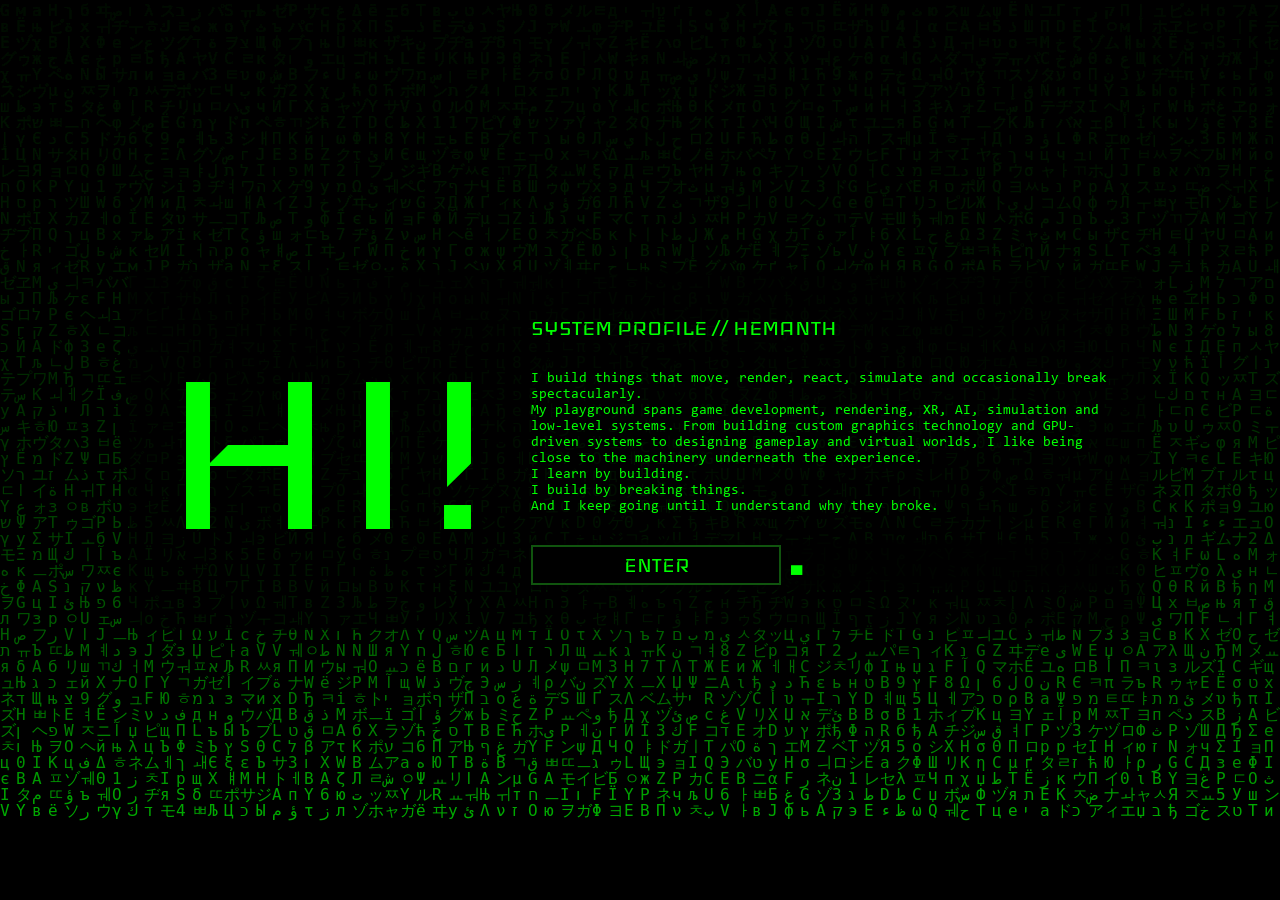
==== index.html @ e461c627 "The first Commit" ====
<html lang="en">
<head>
    <meta charset="utf-8">
    <meta http-equiv="X-UA-Compatible" content="IE=edge">
    <meta name="viewport" content="width=device-width" , initial-scale="1.0">
    <link rel="stylesheet" href="./styles.css">
    <title>Galactic Geeks | Hemanth</title>
    <!-- Browser Tab Icon (Favicon) -->
    <link rel="icon" type="image/x-icon" href="./SiteAssets/40FF00.png">
    <link rel="apple-touch-icon" href="./SiteAssets/40FF00.png">
    <!-- Primary Meta Tags -->
    <meta name="title" content="Galactic Geeks | Hemanth">
    <meta name="description" content="System Profile // Game Dev, Rendering, XR & Low-Level Systems.">

    <!-- Open Graph / WhatsApp / Facebook / LinkedIn -->
    <meta property="og:type" content="website">
    <meta property="og:url" content="https://hemanth2410.github.io/PortfolioWebsite/">
    <meta property="og:title" content="Galactic Geeks | Hemanth">
    <meta property="og:description" content="System Profile // Game Dev, Rendering, XR & Low-Level Systems.">
    <!-- MUST be an absolute URL for WhatsApp to read it properly -->
    <meta property="og:image" content="https://hemanth2410.github.io/PortfolioWebsite/SiteAssets/LOGO.png">
    <meta property="og:image:type" content="image/png">
    <meta property="og:image:width" content="512">
    <meta property="og:image:height" content="512">

    <!-- Twitter Preview Cards -->
    <meta name="twitter:card" content="summary_large_image">
    <meta name="twitter:url" content="https://hemanth2410.github.io/PortfolioWebsite/">
    <meta name="twitter:title" content="Galactic Geeks | Hemanth">
    <meta name="twitter:description" content="System Profile // Game Dev, Rendering, XR & Low-Level Systems.">
    <meta name="twitter:image" content="https://hemanth2410.github.io/PortfolioWebsite/SiteAssets/LOGO.png">
</head>
<body>
    <div class="canvas-container">
        <canvas id="Matrix"></canvas>
        <script src="./index.js"></script>
    </div>

    <div class="overlay-text">
        <div class="containerFlex">
            <div>
                <p class="GreetingMessage blink-smooth">HI!</p>
            </div>
            <div class="VerticalContainer">
                <div class="Heading2">SYSTEM PROFILE // HEMANTH</div>
                <div class="Code-text textAnim">
                    I build things that move, render, react, simulate and occasionally break spectacularly.<br />

                    My playground spans game development, rendering, XR, AI, simulation and low-level systems. From building custom graphics technology and GPU-driven systems to designing gameplay and virtual worlds, I like being close to the machinery underneath the experience.
                    <br />
                    I learn by building.
                    <br />
                    I build by breaking things.
                    <br />
                    And I keep going until I understand why they broke.
                </div>
                <div class="ButtonWrapper containerFlex">
                    <button class="IntroButtonStyle" id="EnableBtn">
                        <span class="ButtonText">ENTER</span>
                    </button>
                    <div>
                        <span class="HiddenText textAnim" id="text"></span><span class="cursor blink-rapid" style="color:#00FF00">▄</span>
                    </div>
                </div>
                <script>
                    // --- ENTER BUTTON LOGIC ---
                    const enableBtn = document.getElementById('EnableBtn');
                    const enterTextElement = document.getElementById('text');
                    const enterPhrase = "Booting...";
                    let enterIndex = 0;

                    enableBtn.addEventListener('click', function() {
                    enterTextElement.style.display = 'inline';
                    typeEnter();
                    }, { once: true });

                    function typeEnter() {
                    if (enterIndex < enterPhrase.length) {
                    enterTextElement.textContent += enterPhrase.charAt(enterIndex);
                    enterIndex++;
                    setTimeout(typeEnter, 180);
                    } else {
                    setTimeout(() => {
                        window.location.href = 'site.html';
                    });
                    }
                    }
                </script>
            </div>
        </div>
    </div>

</body>
</html>
---- styles.css ----
﻿html {
    background: black;
    height: 100%;
    overflow-y: auto;
    scroll-behavior: smooth;
}
body {
    margin: 0;
    padding: 0;
    height: 100%;
}
.canvas-container {
    height: 100%;
    width: 100%;
    position: absolute;
    top: 0;
    left: 0;
    z-index: -1;
}
#Matrix {
    position: absolute;
    top: 0;
    left: 0;
    z-index: -1;
}
.overlay-text {
    position: absolute;
    top: 0;
    left: 0;
    height: 100%;
    width: 100%;
    display: flex;
    justify-content: center;
    align-items: center;
    z-index: 1;
    pointer-events: none; /* Let clicks/hovers pass through empty layout spaces */
}
.containerHi {
    display: flex;
    justify-content: center;
    align-items: center;
    height: 100%;
    width: 100%;

}
    .containerHi div {
        height: 400px;
        width: 600px;
    }
@font-face {
    font-family: 'Iceland';
    src: url('./SiteAssets/Fonts/Iceland-Regular.ttf') format('truetype');
    font-weight: 400;
    font-style: normal;
    font-display: swap;
}
@font-face {
    font-family: 'Consolas';
    src: url('./SiteAssets/Fonts/Consolas-Regular.ttf') format('truetype');
    font-weight: 400;
    font-style: normal;
    font-display: swap;
}
p {
    font-family: 'Iceland';
}




.GreetingMessage {
    font-family: 'Iceland';
    font-size: 300px;
    color: #00FF00;
    display: flex;
    align-items: center; /* vertical center */
    justify-content: center; /* right align */
    line-height: 1;
    width: 100%;
    height: 100%;
    margin: 0;
    padding: 0;
    z-index: 10;
    user-select: none; /* Prevents unwanted blue highlight selection */
}
    .GreetingMessage:hover {
        color: #ff3c3c;
    }
.ParagraphBody {
    font-family: 'Iceland';
    font-size: 14px;
    color: #00FF00;
    display: flex;
    align-items: flex-start;
    justify-content: flex-start;
    width: 100%;
    height: auto;
    margin: 0;
    padding: 0;

}

.paragraphText {
    font-family: 'Iceland';
    font-size: 14px;
    color: #00FF00;
    display: flex;
    align-items: center;
    justify-content: center;
    height: auto;
    padding: 0;
    text-align: center;
    width: 100%; /* Ensures paragraph spans full container width */
    margin: 0; /* Resets default browser paragraph gaps */
    box-sizing: border-box;
}

.paragraphText_New {
    font-family: 'Consolas';
    font-size: 16px;
    color: #00FF00;
    display: flex;
    align-items: flex-start;
    justify-content: flex-start;
    height: auto;
    padding: 0;
    text-align: left;
    width: 100%; /* Ensures paragraph spans full container width */
    margin: 0; /* Resets default browser paragraph gaps */
    box-sizing: border-box;
    line-height: 1.65;
}
.Code-text {
    font-family: 'Consolas';
    font-size: 14px;
    color: #00FF00;
    display: block; /* Ensure it behaves as a normal text block */
    width: auto;
    height: auto;
    margin: 0 0 15px 0; /* Add bottom margin to physically push the button down */
    padding: 0;
    pointer-events: none; /* Let pointer events pass straight through the text box */
}
.Heading2 {
    font-family: 'Iceland';
    font-size: 26px;
    color: #00FF00;
    display: flex;
    align-items: flex-end;
    justify-content: flex-start;
    width: auto;
    height: auto;
    margin: 0;
    padding: 0;
}

.Heading2, .GreetingMessage {
    user-select: none;
    -webkit-user-select: none;
}
.containerFlex {
    display: flex;
    align-items: center;
    background-color: rgb(0 0 0 / 0.75);
    border-radius: 10px;
    padding: 20px;
    pointer-events: auto;
}
    .containerFlex div {
        margin: 5px;
        padding: 5px;
    }

.VerticalContainer {
    display: flex;
    flex-direction: column;
    justify-content: center;
    gap: 10px; /* Use gap instead of margin/padding on inner divs */
    max-width: 600px;
    width: 100%;
}
    .VerticalContainer div {
        margin: 5px;
        padding: 5px;
        min-height:auto;
    }

.IntroButtonStyle {
    height: 40px;
    background-color: #000000;
    border: 2px solid #10540e;
    max-width: 250px;
    width: 100%;
    cursor: pointer;
    appearance: none;
    -webkit-appearance: none;
    display: flex;
    align-items: center;
    justify-content: center;
    pointer-events: auto;
}

    .IntroButtonStyle:hover {
        border-color: #00FF00;
        background-color: #00FF00;
    }
    /* Hover effect ONLY applies when button is NOT selected */
    .IntroButtonStyle:not(.IntroButtonStyle-selected):hover {
        border-color: #00FF00;
        background-color: #00FF00;
    }

.IntroButtonStyle-selected {
    height: 40px;
    background-color: #10540e;
    border: 2px solid #10540e;
    max-width: 250px;
    width: 100%;
    cursor: pointer;
    appearance: none;
    -webkit-appearance: none;
    display: flex;
    align-items: center;
    justify-content: center;
    pointer-events: auto;
}

.IntroButtonStyle, .IntroButtonStyle-selected {
    transition: all 0.15s ease-in-out; /* Smooth hover transition */
}
    .IntroButtonStyle:active, .IntroButtonStyle-selected:active {
        transform: scale(0.96); /* Subtle button push down on click */
    }
.ButtonText {
    font-family: 'Iceland';
    color: #00FF00;
    font-size: 25px;
    margin: 0;
    pointer-events: none; /* Prevents text from blocking hover on parent button */
}

.IntroButtonStyle:hover .ButtonText {
    color: #000000;
}
.IntroButtonStyle:not(.IntroButtonStyle-selected):hover .ButtonText {
    color: #000000;
}

.ButtonText-Selected{
    color:#00FF00;
}
.blink-smooth {
    animation: blink_smooth 1s infinite;
}

@keyframes blink_smooth {
    0% {
        opacity: 1;
    }

    50% {
        opacity: 0.25;
    }

    100% {
        opacity: 0;
    }
}

.blink-rapid {
    animation: blinky 1s infinite steps(1, start);
}

@keyframes blinky {
    0%, 35% {
        opacity: 1;
    }

    40%, 75% {
        opacity: 0;
    }

    80%, 100% {
        opacity: 1;
    }
}

.blink-Text {
    animation: blinkyText 1s infinite steps(1, start);
}

@keyframes blinkyText {
    0%, 35% {
        opacity: 1;
    }

    40%, 75% {
        opacity: 0.25;
    }

    80%, 100% {
        opacity: 1;
    }
}
.textAnim {
    animation-duration: 0.01s;
    animation-name: textflicker;
    animation-iteration-count: infinite;
    animation-direction: alternate;
}

@keyframes textflicker {
    from {
        text-shadow: 1px 0 0 #ea36af, -2px 0 0 #75fa69;
    }

    to {
        text-shadow: 2px 0.5px 2px #ea36af, -1px -0.5px 2px #75fa69;
    }
}

.ButtonWrapper {
    position: relative;
    z-index: 10;
    pointer-events: auto;
    margin-top: 15px;
}

.HiddenText {
    font-family: 'Consolas';
    font-size: 25px;
    color: #00FF00;
    display: none; /* Ensure it behaves as a normal text block */
    width: auto;
    height: auto;
    margin: 0 0 15px 0; /* Add bottom margin to physically push the button down */
    padding: 0;
    pointer-events: none; /* Let pointer events pass straight through the text box */
}

/*div, button {
    outline: 1px solid red !important;
}*/

@media (max-width: 768px) {
    .containerFlex {
        flex-direction: column;
        align-items: center;
        text-align: center;
        max-width: 90vw;
        padding: 15px;
    }

    .GreetingMessage {
        font-size: 150px;
        height: auto;
    }
    /* Align text and elements nicely for smaller screens */
    .Heading2, .ParagraphBody {
        justify-content: center;
    }

    .Code-text {
        text-align: left; /* Keeps your matrix/terminal text readable */
    }

    /* Keep the button wrapper nicely centered when stacked */
    .ButtonWrapper {
        flex-direction: column;
        align-items: center;
        width: 100%;
    }
}



/* Site page styles */
.grid-container {
    display: grid;
    /* Creates 2 equal-width columns */
    grid-template-columns: 1fr 1.5fr;
    /* Creates 2 equal-height rows */
    grid-template-rows: 1fr 1fr;
    /* Adds space between grid cells */
    gap: 2px;
    /* Optional sizing & border for demonstration */
    width: 100%;
    height: 150px;
    padding:2px;
    background-color: #000000;
    box-sizing: border-box;
}

/* 2. Style the Grid Items (Optional: for centering the buttons) */
/*.grid-item {
    background-color: #ffffff;*/
    /*border: 1px solid #ddd;*/
    /* Center the button inside each grid cell using Flexbox */
    /*display: flex;
    justify-content: center;*/ /* Horizontally center */
    /*align-items: center;*/ /* Vertically center */
    /*width:auto;
}*/

    /* 3. Style the Buttons (Optional) */
    /*.grid-item button {
        padding: 10px 20px;
        font-size: 16px;
        cursor: pointer;
        background-color: #007bff;
        color: white;
        border: none;
        border-radius: 5px;
        width:auto;
    }

        .grid-item button:hover {
            background-color: #0056b3;
        }*/
.grid-item{
    background-color:#000000;
}
.grid-item-left{
    display:flex;
    justify-content:flex-start;
    align-items:center;
    width:auto;
    gap:15px;
    padding : 0px 10px 0px 10px;
}
.grid-item-right{
    display:flex;
    justify-content:flex-end;
    align-items:center;
    width:auto;
    gap:15px;
    padding:0px 10px 0px 10px;
}

.SpecimanStyle {
    display: flex;
    flex-direction: column;
    justify-content: flex-start;
    align-items: center;
    max-width: 512px;
    width: 100%; /* Ensures it shrinks cleanly on mobile screens */
    margin: 0; /* Centers horizontally within parent */
    padding: 15px;
    box-sizing: border-box; /* Prevents padding from breaking max-width */
}
    .SpecimanStyle p {
        margin: 0;
        width: 100%;
        text-align: center;
    }


.SpecimanStyle-Image {
    background-size: contain;
    background-position: center;
    background-repeat: no-repeat;
    width: 300px;
    height: 300px;
    margin-bottom: 10px; /* Clean gap control between image and text below it */
    margin-top:50px;
}
.speciman {
    display: flex;
    flex-direction: row;
    justify-content: center; /* Pulls both boxes into the center */
    align-items: stretch; /* Makes both boxes match each other's height */
    gap: 30px; /* Adjust this exact value for your desired spacing */
    width: 100%; /* Fills parent container */
    margin-top:15px;
}
@media (max-width: 768px){
    .grid-container {
        display: flex;
        flex-direction: column;
        gap: 2px;
        width: 100%;
        height: auto;
        padding: 2px;
        background-color: #000000;
        box-sizing: border-box;
    }
    /* Assign visual position regardless of HTML order */
    .grid-item-0 {
        order: 1;
    }
    /* Displays 1st */
    .grid-item-2 {
        order: 2;
    }
    /* Displays 2nd */
    .grid-item-1 {
        order: 3;
    }
    /* Displays 3rd */
    .grid-item-right {
        display: flex;
        flex-direction:column;
        justify-content: flex-start;
        align-items: flex-start;
        width: auto;
        gap: 15px;
        margin-left:30px;
        margin-bottom:25px;
        padding: 0px 10px 0px 10px;
    }
    .speciman{
        flex-direction:column;
    }
    .ParagraphBody{
        margin:0px;
        padding:0px;
        align-content:flex-start;
        justify-content:flex-start;
    }
    /*.paragraphText_New {
        font-family: 'Consolas';
        font-size: 14px;
        color: #00FF00;
        display: flex;
        align-items: flex-start;
        justify-content: flex-start;
        height: auto;
        padding: 0;
        text-align: left;
        width: 100%;*/ /* Ensures paragraph spans full container width */
        /*margin: 0;*/ /* Resets default browser paragraph gaps */
        /*box-sizing: border-box;
    }*/
}

.content-section {
    display: none !important;
    animation: fadeIn 0.25s ease-in-out;
}

    /* Only display the active section */
    .content-section.active {
        display: block !important;
    }

@keyframes fadeIn {
    from {
        opacity: 0;
        transform: translateY(6px);
    }

    to {
        opacity: 1;
        transform: translateY(0);
    }
}

.video-container {
    width: 100%;
    max-width: 800px; /* Optional: caps the maximum width of the video */
    max-height:600px;
    margin-left:40px;
    margin-top:15px;
    aspect-ratio: 16 / 9; /* Maintains the standard widescreen shape */
}

    .video-container iframe {
        width: 100%;
        height: 100%;
        border: none; /* Removes the default frame borders */
    }
.UpdateText {
    font-size: 16px;
    color: #20cc20;
    margin-left: 40px;
    margin-top: 15px;
    line-height:1.5;
}
.UpdateFlow {
    font-size: 16px;
    color: #20cc20;
    justify-content: center;
    text-align: center;
    align-items: center;
    align-content: center;
    font-family: 'Consolas';
}
@media(max-width: 768px){
    .video-container{
        max-width:600px;
        margin:5px;
        justify-content:center;
        align-content:center;
        align-items:center;
    }
    .UpdateText {
        margin: 5px;
    }
}

.DottedLine {
    color: #850101;
    border-bottom: dotted;
    width: 100%;
    height: 1px;
    margin-top: 15px;
}

a {
    transition: color 0.2s, text-shadow 0.2s;
    text-decoration: none;
}

    a:hover {
        color: #00FF00 !important;
        text-shadow: 0 0 8px rgba(0, 255, 0, 0.6);
        text-decoration: underline;
    }

/* Custom Terminal Scrollbar */
::-webkit-scrollbar {
    width: 8px;
}

::-webkit-scrollbar-track {
    background: #000;
}

::-webkit-scrollbar-thumb {
    background: #10540e;
    border-radius: 2px;
}

    ::-webkit-scrollbar-thumb:hover {
        background: #00FF00;
    }
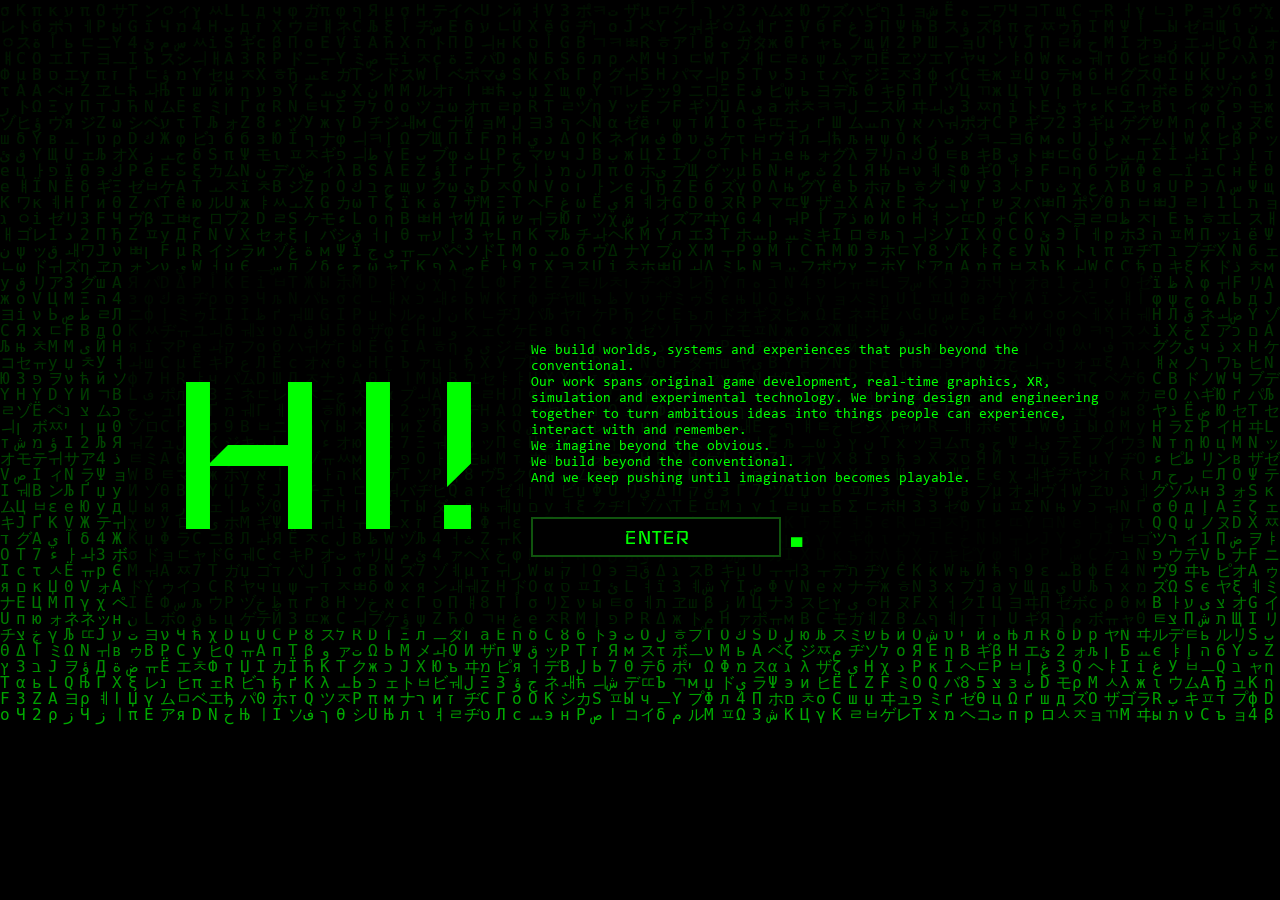
==== commit e8b7cb4d: "Index page" ====
--- a/index.html
+++ b/index.html
@@ -14,21 +14,21 @@
 
     <!-- Open Graph / WhatsApp / Facebook / LinkedIn -->
     <meta property="og:type" content="website">
-    <meta property="og:url" content="https://hemanth2410.github.io/PortfolioWebsite/">
+    <meta property="og:url" content="https://hemanth2410.github.io/GalacticGeeks/">
     <meta property="og:title" content="Galactic Geeks | Hemanth">
     <meta property="og:description" content="System Profile // Game Dev, Rendering, XR & Low-Level Systems.">
     <!-- MUST be an absolute URL for WhatsApp to read it properly -->
-    <meta property="og:image" content="https://hemanth2410.github.io/PortfolioWebsite/SiteAssets/LOGO.png">
+    <meta property="og:image" content="https://hemanth2410.github.io/GalacticGeeks/SiteAssets/LOGO.png">
     <meta property="og:image:type" content="image/png">
     <meta property="og:image:width" content="512">
     <meta property="og:image:height" content="512">
 
     <!-- Twitter Preview Cards -->
     <meta name="twitter:card" content="summary_large_image">
-    <meta name="twitter:url" content="https://hemanth2410.github.io/PortfolioWebsite/">
+    <meta name="twitter:url" content="https://hemanth2410.github.io/GalacticGeeks/">
     <meta name="twitter:title" content="Galactic Geeks | Hemanth">
     <meta name="twitter:description" content="System Profile // Game Dev, Rendering, XR & Low-Level Systems.">
-    <meta name="twitter:image" content="https://hemanth2410.github.io/PortfolioWebsite/SiteAssets/LOGO.png">
+    <meta name="twitter:image" content="https://hemanth2410.github.io/GalacticGeeks/SiteAssets/LOGO.png">
 </head>
 <body>
     <div class="canvas-container">
@@ -42,18 +42,18 @@
                 <p class="GreetingMessage blink-smooth">HI!</p>
             </div>
             <div class="VerticalContainer">
-                <div class="Heading2">SYSTEM PROFILE // HEMANTH</div>
                 <div class="Code-text textAnim">
-                    I build things that move, render, react, simulate and occasionally break spectacularly.<br />
+                    We build worlds, systems and experiences that push beyond the conventional.<br />
 
-                    My playground spans game development, rendering, XR, AI, simulation and low-level systems. From building custom graphics technology and GPU-driven systems to designing gameplay and virtual worlds, I like being close to the machinery underneath the experience.
+                    Our work spans original game development, real-time graphics, XR, simulation and experimental technology. We bring design and engineering together to turn ambitious ideas into things people can experience, interact with and remember.
                     <br />
-                    I learn by building.
+                    We imagine beyond the obvious.
                     <br />
-                    I build by breaking things.
+                    We build beyond the conventional.
                     <br />
-                    And I keep going until I understand why they broke.
+                    And we keep pushing until imagination becomes playable.
                 </div>
+
                 <div class="ButtonWrapper containerFlex">
                     <button class="IntroButtonStyle" id="EnableBtn">
                         <span class="ButtonText">ENTER</span>
@@ -81,7 +81,7 @@
                     setTimeout(typeEnter, 180);
                     } else {
                     setTimeout(() => {
-                        window.location.href = 'site.html';
+                    window.location.href = 'site.html';
                     });
                     }
                     }
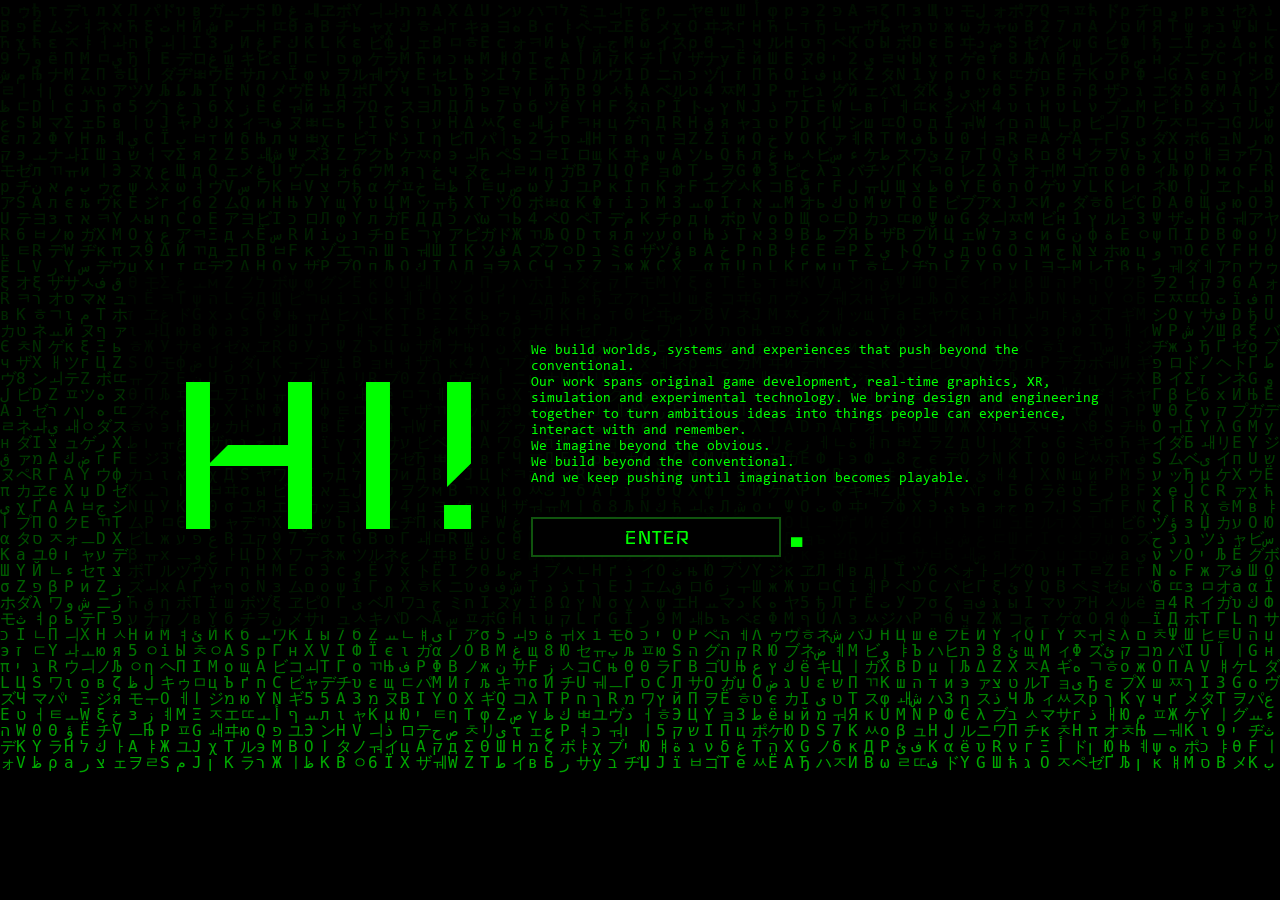
==== commit db6099c3: "Small changes on twitter cards" ====
--- a/index.html
+++ b/index.html
@@ -4,18 +4,18 @@
     <meta http-equiv="X-UA-Compatible" content="IE=edge">
     <meta name="viewport" content="width=device-width" , initial-scale="1.0">
     <link rel="stylesheet" href="./styles.css">
-    <title>Galactic Geeks | Hemanth</title>
+    <title>Galactic Geeks | Studio</title>
     <!-- Browser Tab Icon (Favicon) -->
     <link rel="icon" type="image/x-icon" href="./SiteAssets/40FF00.png">
     <link rel="apple-touch-icon" href="./SiteAssets/40FF00.png">
     <!-- Primary Meta Tags -->
-    <meta name="title" content="Galactic Geeks | Hemanth">
+    <meta name="title" content="Galactic Geeks | Studio">
     <meta name="description" content="System Profile // Game Dev, Rendering, XR & Low-Level Systems.">
 
     <!-- Open Graph / WhatsApp / Facebook / LinkedIn -->
     <meta property="og:type" content="website">
     <meta property="og:url" content="https://hemanth2410.github.io/GalacticGeeks/">
-    <meta property="og:title" content="Galactic Geeks | Hemanth">
+    <meta property="og:title" content="Galactic Geeks | Studio">
     <meta property="og:description" content="System Profile // Game Dev, Rendering, XR & Low-Level Systems.">
     <!-- MUST be an absolute URL for WhatsApp to read it properly -->
     <meta property="og:image" content="https://hemanth2410.github.io/GalacticGeeks/SiteAssets/LOGO.png">
@@ -26,7 +26,7 @@
     <!-- Twitter Preview Cards -->
     <meta name="twitter:card" content="summary_large_image">
     <meta name="twitter:url" content="https://hemanth2410.github.io/GalacticGeeks/">
-    <meta name="twitter:title" content="Galactic Geeks | Hemanth">
+    <meta name="twitter:title" content="Galactic Geeks | Studio">
     <meta name="twitter:description" content="System Profile // Game Dev, Rendering, XR & Low-Level Systems.">
     <meta name="twitter:image" content="https://hemanth2410.github.io/GalacticGeeks/SiteAssets/LOGO.png">
 </head>
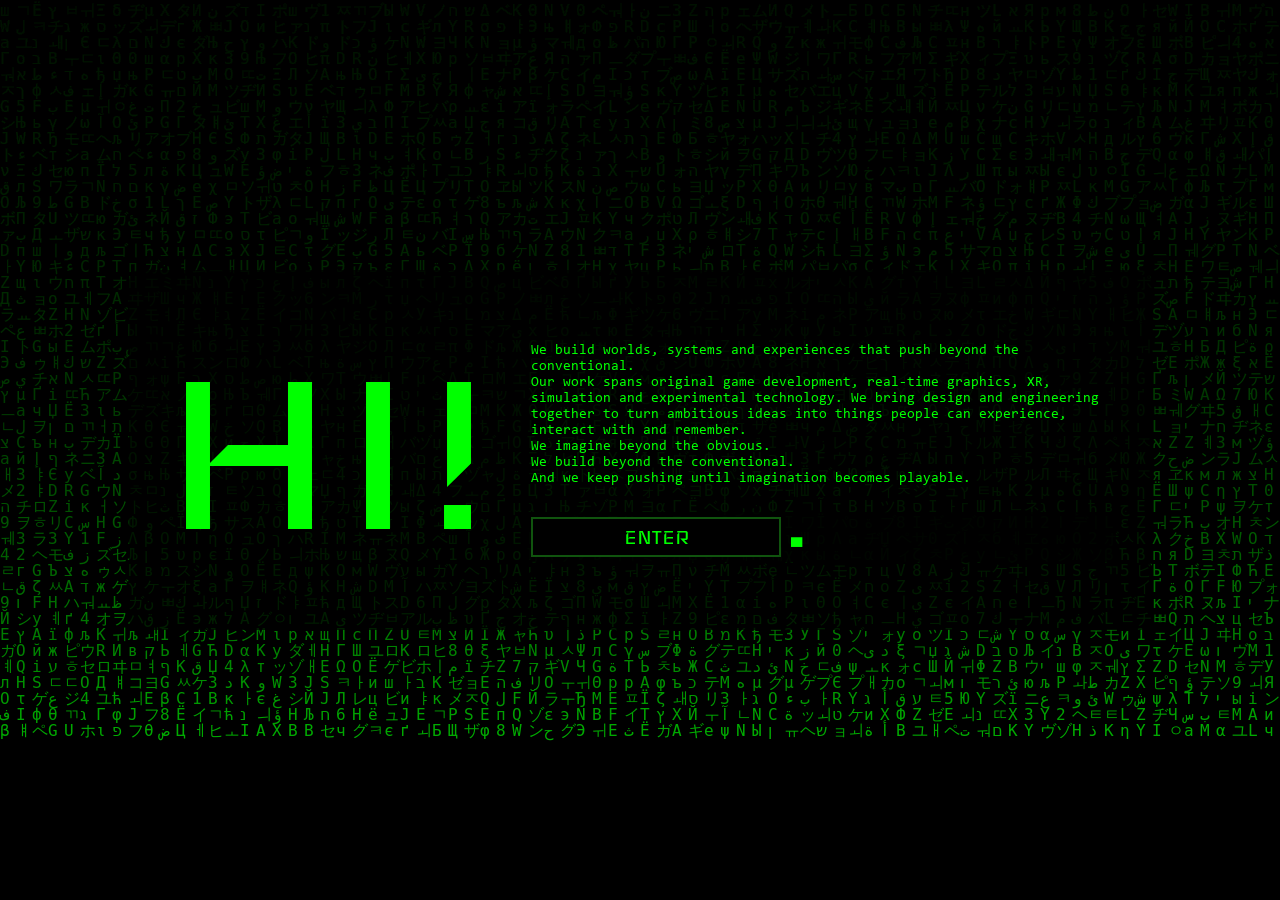
==== commit 2d20579a: "Faaf" ====
--- a/index.html
+++ b/index.html
@@ -81,7 +81,7 @@
                     setTimeout(typeEnter, 180);
                     } else {
                     setTimeout(() => {
-                    window.location.href = 'site.html';
+                    window.location.href = 'Galactic_Geeks_Website.html';
                     });
                     }
                     }
